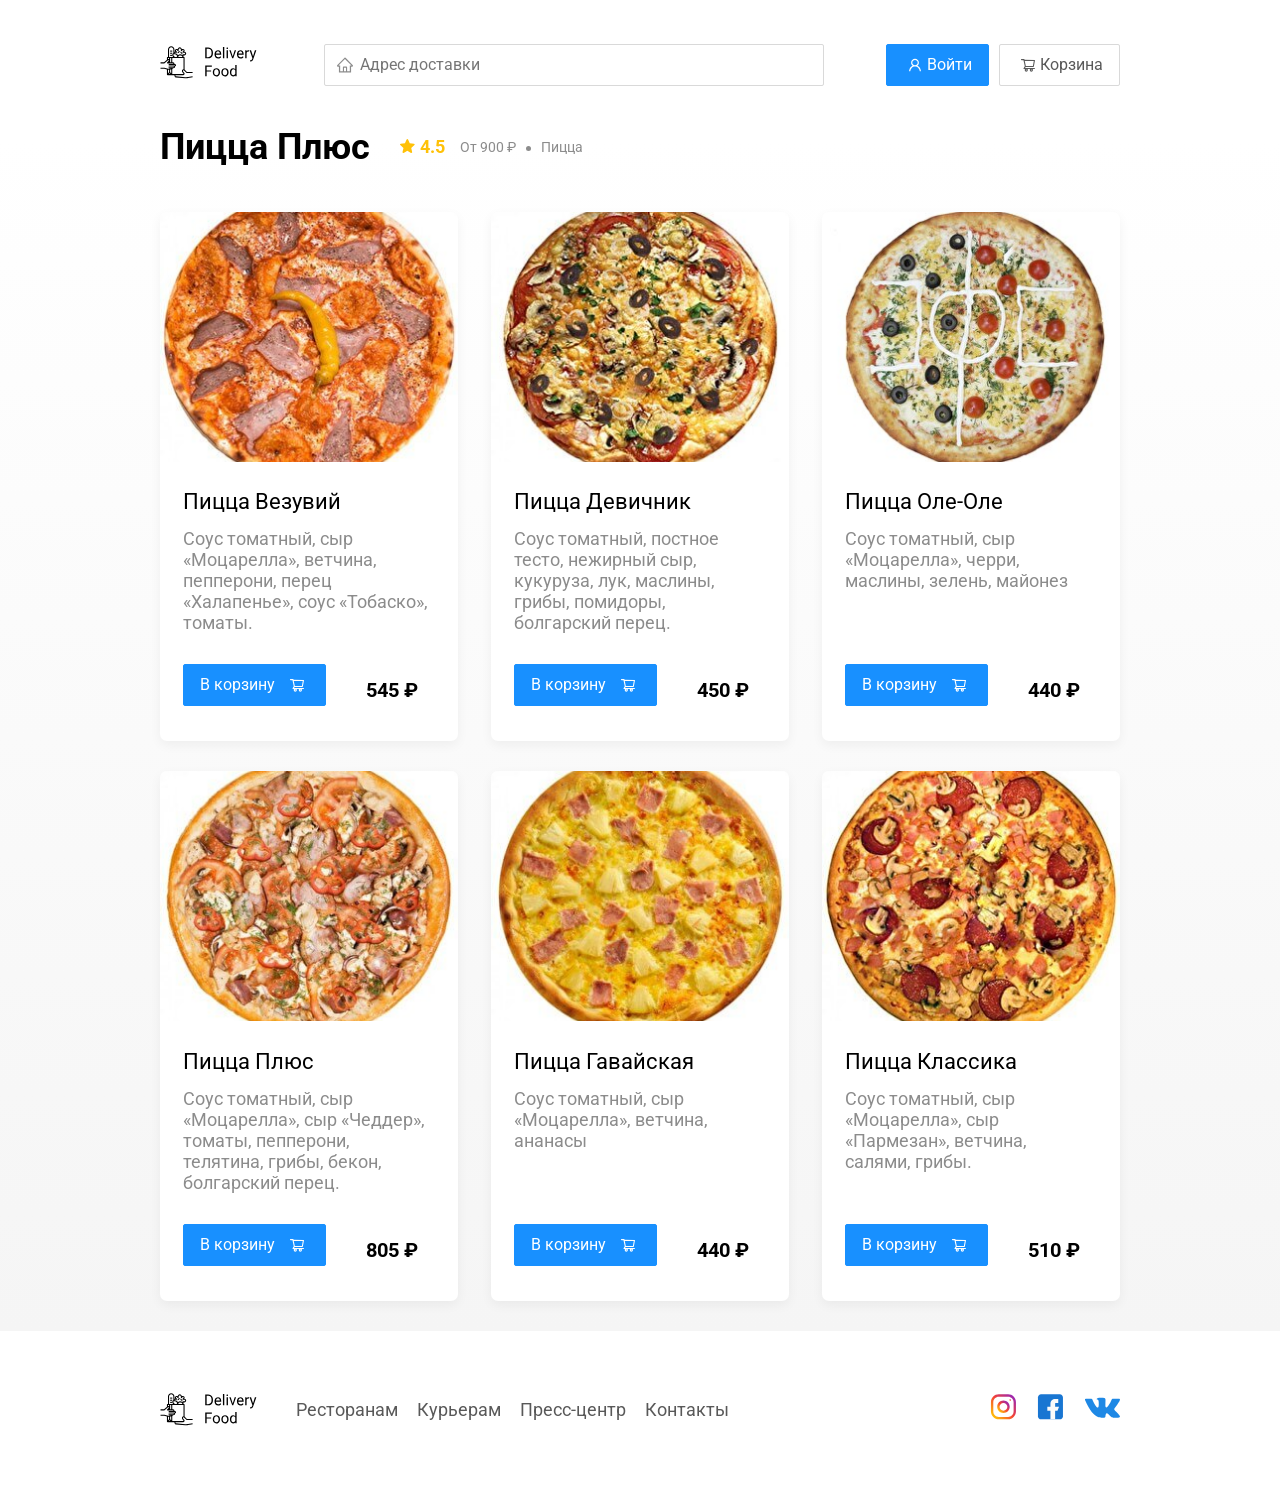
==== restaurant.html @ 6c97d165 "auth" ====
<!DOCTYPE html>
<html lang="ru">

<head>
	<meta charset="UTF-8" />
	<meta name="viewport" content="width=device-width, initial-scale=1.0" />
	<title>PizzaBurger — доставка еды на дом</title>
	<link href="https://fonts.googleapis.com/css?family=Roboto:400,700&display=swap&subset=cyrillic" rel="stylesheet" />
	<link rel="stylesheet" href="css/normalize.css" />
	<link rel="stylesheet" href="css/style.css" />
</head>

<body>
	<div class="container">
		<header class="header">
			<a href="index.html" class="logo">
				<img src="img/icon/logo.svg" alt="Logo" />
			</a>
			<label class="address">
				<input type="text" class="input input-address" placeholder="Адрес доставки" />
			</label>
			<div class="buttons">
				<button class="button button-primary button-auth">
					<span class="button-auth-svg"></span>
					<span class="button-text">Войти</span>
				</button>
				<button class="button" id="cart-button">
					<span class="button-cart-svg"></span>
					<span class="button-text">Корзина</span>
				</button>
			</div>
		</header>
	</div>
	<!-- /.container  -->

	<main class="main">
		<div class="container">
			<section class="menu">
				<div class="section-heading">
					<h2 class="section-title restaurant-title">Пицца Плюс</h2>
					<div class="card-info">
						<div class="rating">
							4.5
						</div>
						<div class="price">От 900 ₽</div>
						<div class="category">Пицца</div>
					</div>
					<!-- /.card-info -->
				</div>
				<div class="cards cards-menu">
					<div class="card">
						<img src="img/pizza-plus/pizza-vesuvius.jpg" alt="image" class="card-image" />
						<div class="card-text">
							<div class="card-heading">
								<h3 class="card-title card-title-reg">Пицца Везувий</h3>
							</div>
							<!-- /.card-heading -->
							<div class="card-info">
								<div class="ingredients">Соус томатный, сыр «Моцарелла», ветчина, пепперони, перец
									«Халапенье», соус «Тобаско», томаты.
								</div>
							</div>
							<!-- /.card-info -->
							<div class="card-buttons">
								<button class="button button-primary button-add-cart">
									<span class="button-card-text">В корзину</span>
									<span class="button-cart-svg"></span>
								</button>
								<strong class="card-price-bold">545 ₽</strong>
							</div>
						</div>
						<!-- /.card-text -->
					</div>
					<!-- /.card -->

					<div class="card">
						<img src="img/pizza-plus/pizza-girls.jpg" alt="image" class="card-image" />
						<div class="card-text">
							<div class="card-heading">
								<h3 class="card-title card-title-reg">Пицца Девичник</h3>
							</div>
							<!-- /.card-heading -->
							<div class="card-info">
								<div class="ingredients">Соус томатный, постное тесто, нежирный сыр, кукуруза, лук,
									маслины,
									грибы, помидоры, болгарский перец.
								</div>
							</div>
							<!-- /.card-info -->
							<div class="card-buttons">
								<button class="button button-primary button-add-cart">
									<span class="button-card-text">В корзину</span>
									<span class="button-cart-svg"></span>
								</button>
								<strong class="card-price-bold">450 ₽</strong>
							</div>
						</div>
						<!-- /.card-text -->
					</div>
					<!-- /.card -->

					<div class="card">
						<img src="img/pizza-plus/pizza-oleole.jpg" alt="image" class="card-image" />
						<div class="card-text">
							<div class="card-heading">
								<h3 class="card-title card-title-reg">Пицца Оле-Оле</h3>
							</div>
							<!-- /.card-heading -->
							<div class="card-info">
								<div class="ingredients">Соус томатный, сыр «Моцарелла», черри, маслины, зелень, майонез
								</div>
							</div>
							<!-- /.card-info -->
							<div class="card-buttons">
								<button class="button button-primary button-add-cart">
									<span class="button-card-text">В корзину</span>
									<span class="button-cart-svg"></span>
								</button>
								<strong class="card-price-bold">440 ₽</strong>
							</div>
						</div>
						<!-- /.card-text -->
					</div>
					<!-- /.card -->

					<div class="card">
						<img src="img/pizza-plus/pizza-plus.jpg" alt="image" class="card-image" />
						<div class="card-text">
							<div class="card-heading">
								<h3 class="card-title card-title-reg">Пицца Плюс</h3>
							</div>
							<!-- /.card-heading -->
							<div class="card-info">
								<div class="ingredients">Соус томатный, сыр «Моцарелла», сыр «Чеддер», томаты,
									пепперони,
									телятина, грибы, бекон, болгарский перец.
								</div>
							</div>
							<!-- /.card-info -->
							<div class="card-buttons">
								<button class="button button-primary button-add-cart">
									<span class="button-card-text">В корзину</span>
									<span class="button-cart-svg"></span>
								</button>
								<strong class="card-price-bold">805 ₽</strong>
							</div>
						</div>
						<!-- /.card-text -->
					</div>
					<!-- /.card -->

					<div class="card">
						<img src="img/pizza-plus/pizza-hawaiian.jpg" alt="image" class="card-image" />
						<div class="card-text">
							<div class="card-heading">
								<h3 class="card-title card-title-reg">Пицца Гавайская</h3>
							</div>
							<!-- /.card-heading -->
							<div class="card-info">
								<div class="ingredients">Соус томатный, сыр «Моцарелла», ветчина, ананасы</div>
							</div>
							<!-- /.card-info -->
							<div class="card-buttons">
								<button class="button button-primary button-add-cart">
									<span class="button-card-text">В корзину</span>
									<span class="button-cart-svg"></span>
								</button>
								<strong class="card-price-bold">440 ₽</strong>
							</div>
						</div>
						<!-- /.card-text -->
					</div>
					<!-- /.card -->

					<div class="card">
						<img src="img/pizza-plus/pizza-classic.jpg" alt="image" class="card-image" />
						<div class="card-text">
							<div class="card-heading">
								<h3 class="card-title card-title-reg">Пицца Классика</h3>
							</div>
							<!-- /.card-heading -->
							<div class="card-info">
								<div class="ingredients">Соус томатный, сыр «Моцарелла», сыр «Пармезан», ветчина,
									салями,
									грибы.
								</div>
							</div>
							<!-- /.card-info -->
							<div class="card-buttons">
								<button class="button button-primary button-add-cart">
									<span class="button-card-text">В корзину</span>
									<span class="button-cart-svg"></span>
								</button>
								<strong class="card-price-bold">510 ₽</strong>
							</div>
						</div>
						<!-- /.card-text -->
					</div>
					<!-- /.card -->
				</div>
				<!-- /.cards -->
			</section>
		</div>
		<!-- /.container -->
	</main>

	<footer class="footer">
		<div class="container">
			<div class="footer-block">
				<img src="img/icon/logo.svg" alt="logo" class="logo footer-logo" />
				<nav class="footer-nav">
					<a href="#" class="footer-link">Ресторанам </a>
					<a href="#" class="footer-link">Курьерам</a>
					<a href="#" class="footer-link">Пресс-центр</a>
					<a href="#" class="footer-link">Контакты</a>
				</nav>
				<div class="social-links">
					<a href="#" class="social-link"><img src="img/social/instagram.svg" alt="instagram" /></a>
					<a href="#" class="social-link"><img src="img/social/fb.svg" alt="facebook" /></a>
					<a href="#" class="social-link"><img src="img/social/vk.svg" alt="vk" /></a>
				</div>
				<!-- /.social-links -->
			</div>
			<!-- /.footer-block -->
		</div>
	</footer>

	<div class="modal modal-cart">
		<div class="modal-dialog">
			<div class="modal-header">
				<h3 class="modal-title">Корзина</h3>
				<button class="close">&times;</button>
			</div>
			<!-- /.modal-header -->
			<div class="modal-body">
				<div class="food-row">
					<span class="food-name">Ролл угорь стандарт</span>
					<strong class="food-price">250 ₽</strong>
					<div class="food-counter">
						<button class="counter-button">-</button>
						<span class="counter">1</span>
						<button class="counter-button">+</button>
					</div>
				</div>
				<!-- /.foods-row -->
				<div class="food-row">
					<span class="food-name">Ролл угорь стандарт</span>
					<strong class="food-price">250 ₽</strong>
					<div class="food-counter">
						<button class="counter-button">-</button>
						<span class="counter">1</span>
						<button class="counter-button">+</button>
					</div>
				</div>
				<!-- /.foods-row -->
				<div class="food-row">
					<span class="food-name">Ролл угорь стандарт</span>
					<strong class="food-price">250 ₽</strong>
					<div class="food-counter">
						<button class="counter-button">-</button>
						<span class="counter">1</span>
						<button class="counter-button">+</button>
					</div>
				</div>
				<!-- /.foods-row -->
				<div class="food-row">
					<span class="food-name">Ролл угорь стандарт</span>
					<strong class="food-price">250 ₽</strong>
					<div class="food-counter">
						<button class="counter-button">-</button>
						<span class="counter">1</span>
						<button class="counter-button">+</button>
					</div>
				</div>
				<!-- /.foods-row -->
			</div>
			<!-- /.modal-body -->
			<div class="modal-footer">
				<span class="modal-pricetag">1250 ₽</span>
				<div class="footer-buttons">
					<button class="button button-primary">Оформить заказ</button>
					<button class="button clear-cart">Отмена</button>
				</div>
			</div>
			<!-- /.modal-footer -->
		</div>
		<!-- /.modal-dialog -->
	</div>

	<div class="modal-auth">
		<div class="modal-dialog modal-dialog-auth">
			<button class="close-auth">&times;</button>
			<form id="logInForm">
				<fieldset class="modal-body">
					<legend class="modal-title">Авторизация</legend>
					<label class="label-auth">
						<span>Логин</span>
						<input id="login" type="text">
					</label>
					<label class="label-auth">
						<span>Пароль</span>
						<input id="password" type="password">
					</label>
				</fieldset>
				<!-- /.modal-body -->
				<div class="modal-footer">
					<div class="footer-buttons">
						<button class="button button-primary button-login" type="submit">Войти</button>
					</div>
				</div>
			</form>
			<!-- /.modal-footer -->
		</div>
		<!-- /.modal-dialog -->
	</div>
</body>

</html>
---- css/style.css ----
* {
    box-sizing: border-box;
}

body {
    font-family: "Roboto", sans-serif;
    padding-top: 44px;
}

a,
button {
    cursor: pointer;
    color: inherit;
}

.hide {
    display: none;
}

.container {
    max-width: 1200px;
    margin: auto;
}

.header {
    display: flex;
    align-items: center;
    justify-content: space-between;
    margin-bottom: 40px;
}

.input {
    background-color: #ffffff;
    border: 1px solid #d9d9d9;
    border-radius: 2px;
    font-size: 16px;
    line-height: 24px;
    padding: 8px 8px 8px 35px;
    background-repeat: no-repeat;
    background-position: left 11px center;
}

.address {
    flex: 0.8;
}

.input-address {
    width: 100%;
    background-image: url(../img/icon/home.svg);
}

.search {
    margin-left: auto;
}

.input-search {
    width: 300px;
    background-image: url(../img/icon/search.svg);

}

.buttons {
    display: flex;
    align-items: center;
}

.button {
    display: flex;
    align-items: center;
    padding: 8px 16px;
    background: #ffffff;
    border: 1px solid #d9d9d9;
    box-sizing: border-box;
    box-shadow: 0 0 2px rgba(0, 0, 0, 0.0015);
    border-radius: 2px;
    color: #595959;
    font-size: 16px;
    line-height: 24px;
}

.button:hover {
    background: #1890ff;
    border: 1px solid #1890ff;
    color: #fff;
}


.button-primary {
    background: #1890ff;
    border: 1px solid #1890ff;
    color: #fff;
    margin-right: 10px;
}

.button-primary:hover {
    background: #ffffff;
    border: 1px solid #d9d9d9;
    color: #595959;
}

.button-icon {
    margin-right: 6px;
}

.button-card-text {
    margin-right: 10px;
}

.button-auth {
    background-position: 20px 13px;
}

.button-primary .button-auth-svg {
    width: 24px;
    height: 24px;
    background-color: #fff;
    -webkit-mask: url("../img/icon/user.svg") no-repeat 50% 50%;
    mask: url("../img/icon/user.svg") no-repeat 50% 50%;
    background-repeat: no-repeat;
}

.button-primary:hover .button-auth-svg {
    background-color: #595959;
}

.button .button-cart-svg {
    width: 24px;
    height: 24px;
    background-color: #595959;
    -webkit-mask: url("../img/icon/shopping-cart.svg") no-repeat 50% 50%;
    mask: url("../img/icon/shopping-cart.svg") no-repeat 50% 50%;
    background-repeat: no-repeat;
}

.button-primary .button-cart-svg {
    background-color: #fff;
}

.button:hover .button-cart-svg {
    background-color: #fff;
}

.button-primary:hover .button-cart-svg {
    background-color: #595959;
}

.button-cart {
    display: none;
    margin: 0 5px;
}

.button-out {
    display: none;
    margin: 0 5px;
}

.user-name {
    display: none;
    margin-right: 20px;
    font-weight: bold;
    font-size: 18px;
}

.promo-slider {

    width: 600px;
    height: 300px;

}

.promo {
    box-shadow: 0 7px 12px rgba(158, 158, 163, 0.1);
    border-radius: 10px;
    padding: 68px 70px;
    margin-bottom: 56px;
}

.pizza {
    background: #fff1b8 url(../img/promo/pizza.png) no-repeat top -100px right -250px / 830px
}

.kebab {
    background: #D6E4FF url(../img/promo/kebab.png) no-repeat top 45px right 40px / 450px;
}

.vegetables {
    background: #FFF566 url(../img/promo/vegetables.png) no-repeat top 0 right 0 / 825px
}

.sushi {
    background: #FFF1F0 url(../img/promo/sushi.png) no-repeat top 10px right 15px / 500px
}

.promo-title {
    font-style: normal;
    font-weight: bold;
    font-size: 39px;
    line-height: 46px;
    color: #302c34;
}

.promo-text {
    font-style: normal;
    font-weight: normal;
    font-size: 24px;
    line-height: 28px;
    color: #302c34;
    max-width: 538px;
}

.main {
    background: linear-gradient(180deg, rgba(245, 245, 245, 0) 1.04%, #f5f5f5 100%);
}

.section-heading {
    display: flex;
    align-items: center;
    margin-bottom: 44px;
}

.section-title {
    font-style: normal;
    font-weight: bold;
    font-size: 36px;
    line-height: 42px;
    margin: 0 30px 0 0;
    color: #000000;
}

.cards {
    display: flex;
    align-items: flex-start;
    justify-content: space-between;
    flex-wrap: wrap;
}

.card {
    background: #ffffff;
    box-shadow: 0 4px 12px rgba(0, 0, 0, 0.05);
    border-radius: 7px;
    overflow: hidden;
    margin-bottom: 30px;
    flex-basis: 31%;
    text-decoration: none;

}

.card-restaurant {
    cursor: pointer
}

.card-image {
    width: 100%;
    height: 250px;
    object-fit: cover;
}


.card-text {
    padding: 20px 23px 35px;
    min-height: 275px;
    display: flex;
    flex-direction: column;
}



.restaurants .card-text {
    min-height: auto;
}

.card-heading {
    display: flex;
    align-items: center;
    justify-content: space-between;
    margin-bottom: 10px;
}

.card-title {
    margin: 0;
    font-style: normal;
    font-weight: bold;
    font-size: 22px;
    line-height: 32px;
}

.card-title-reg {
    font-weight: 400;
}

.card-tag {
    font-style: normal;
    font-weight: normal;
    font-size: 12px;
    line-height: 20px;
    color: #ffffff;
    background: #262626;
    border-radius: 2px;
    padding: 1px 8px;
}

.card-info {
    display: flex;
    align-items: center;
    flex-wrap: wrap;
}

.card-buttons {
    display: flex;
    margin-top: 24px;
    flex-grow: 1;
    align-items: flex-end;
}

.card-price-bold {
    font-weight: bold;
    font-size: 20px;
    line-height: 32px;
    margin-left: 30px;
}

.rating {
    background-image: url("../img/icon/rating.svg");
    background-repeat: no-repeat;
    background-position: 0 7px;
    padding-left: 20px;
    margin-right: 26px;
    color: #ffc107;
    font-weight: bold;
    font-size: 18px;
    line-height: 32px;
}

.price,
.category {
    color: #8c8c8c;
    font-size: 18px;
    line-height: 32px;
}

.price {
    margin-right: 10px;
}

.ingredients {
    color: #8c8c8c;
    font-size: 18px;
    line-height: 21px;
}

.category {
    text-overflow: ellipsis;
    overflow: hidden;
    white-space: nowrap;
    max-width: 150px;
}

.price:after {
    content: "";
    width: 5px;
    height: 5px;
    background-color: #8c8c8c;
    display: inline-block;
    vertical-align: middle;
    border-radius: 50%;
    margin-left: 10px;
}

.footer {
    padding: 60px 0;
}

.footer-block {
    display: flex;
    align-items: center;
    justify-content: space-between;
}

.footer-nav {
    margin-left: 35px;
    margin-right: auto;
}

.footer-link {
    display: inline-block;
    color: #595959;
    font-style: normal;
    font-weight: normal;
    font-size: 18px;
    line-height: 21px;
    text-decoration: none;
}

.footer-link:not(:last-child) {
    margin-right: 15px;
}

.social-links {
    display: flex;
    align-items: center;
}

.social-link:not(:last-child) {
    margin-right: 21px;
}

.modal {
    position: fixed;
    left: 0;
    top: 0;
    width: 100%;
    height: 100%;
    background: rgba(0, 0, 0, 0.4);
    display: none;
    z-index: 999;
}

.modal-auth {
    position: fixed;
    left: 0;
    top: 0;
    width: 100%;
    height: 100%;
    background: rgba(0, 0, 0, 0.4);
    display: none;
    z-index: 999;
}

.is-open {
    display: flex;
}

.modal-dialog {
    max-width: 780px;
    width: 95%;
    background: #ffffff;
    border-radius: 5px;
    margin: auto;
    padding: 40px 45px;
}

.modal-dialog-auth {
    width: auto;
    position: relative;
}

.label-auth {
    display: block;
    margin: 30px;
}

.label-auth span {
    width: 80px;
    display: inline-block;
}

.modal-header {
    display: flex;
    align-items: center;
    justify-content: space-between;
    margin-bottom: 45px;
}

.modal-title {
    margin: 0;
    font-weight: bold;
    font-size: 36px;
    line-height: 42px;
}

.close {
    font-size: 36px;
    border: none;
    background-color: transparent;
}

.close-auth {
    font-size: 36px;
    border: none;
    background-color: transparent;
    position: absolute;
    top: 10px;
    right: 20px;
}

.modal-body {
    margin-bottom: 22px;
}

.food-row {
    display: flex;
    align-items: flex-start;
    justify-content: space-between;
    padding-bottom: 8px;
    border-bottom: 1px solid #d9d9d9;
    margin-bottom: 15px;
}

.food-name {
    font-weight: normal;
    font-size: 18px;
    line-height: 32px;
}

.food-price {
    margin-left: auto;
    margin-right: 47px;
    font-weight: bold;
    font-size: 20px;
    line-height: 32px;
}

.food-counter {
    display: flex;
    align-items: center;
}

.counter-button {
    display: flex;
    align-items: center;
    justify-content: center;
    width: 39px;
    height: 32px;
    background: #ffffff;
    border: 1px solid #40a9ff;
    box-sizing: border-box;
    border-radius: 2px;
    font-weight: normal;
    font-size: 14px;
    line-height: 22px;
    color: #40a9ff;
}

.counter-button:hover {
    background: #40a9ff;
    border: 1px solid #ffffff;
    color: #ffffff;
}

.counter {
    font-size: 16px;
    line-height: 24px;
    margin-left: 10px;
    margin-right: 10px;
}

.modal-footer {
    display: flex;
    align-items: center;
    justify-content: space-between;
}

.modal-auth .modal-footer {
    justify-content: flex-end;
}

.footer-buttons {
    display: flex;
    align-items: center;
}

.modal-pricetag {
    background: #262626;
    border-radius: 5px;
    color: #ffffff;
    padding: 15px 20px;
    font-size: 20px;
    line-height: 23px;
}

@media (max-width: 1366px) {
    .container {
        max-width: 960px;
    }

    .pizza {
        background-position: center right -300px;
        background-size: 750px;
    }


    .kebab {
        background-position: top -5px right -93px;
        background-size: 530px;
    }

    .vegetables {
        background-position: top 0 right -93px;
        background-size: 820px;
    }

    .sushi {
        background-position: center right -90px;
    }

    .rating {
        margin-right: 15px;
    }

    .category,
    .price {
        font-size: 14px;
    }
}

@media (max-width: 992px) {
    .container {
        max-width: 750px;
    }



    .pizza {
        padding: 50px;
        background-size: 500px;
        background-position: center right -200px;
    }


    .kebab {
        background-position: top 55px right -100px;
        background-size: 385px;
    }

    .vegetables {
        background-position: top 0 right -280px;
        background-size: 810px;
    }

    .sushi {
        background-position: top 30px right -175px;
    }



    .promo-text {
        font-size: 18px;
        max-width: 400px;
    }

    .card {
        flex-basis: 49%;
    }

    .footer-link {
        font-size: 16px;
    }
}

@media (max-width: 768px) {
    .container {
        max-width: 560px;
    }

    .card-info {
        flex-wrap: wrap;
    }

    .card .rating {
        flex-basis: 100%;
    }

    .card-title {
        font-size: 18px;
    }

    .card-text {
        min-height: 290px;
    }

    .card-price-bold {
        margin-left: 20px;
    }


    .pizza {
        background-size: 400px;
        background-position: bottom 50px right -200px;
    }


    .kebab {
        background-position: top -5px right -74px;
        background-size: 300px;
    }

    .vegetables {
        background-position: top 0 right -240px;
        background-size: 702px;
    }

    .sushi {
        background-position: top -24px right -75px;
        background-size: 302px;
    }

    .promo-title {
        font-size: 24px;
        line-height: 1.4;
    }

    .promo-text {
        margin-top: 0;
    }
}

@media (max-width: 578px) {
    .container {
        width: 90%;
    }

    .address {
        min-width: 100%;
        order: 1;
    }

    .header {
        flex-wrap: wrap;
    }

    .input-address {
        margin-top: 15px;
        order: 5;
        flex: 1;
    }

    .promo {
        background-image: none;
    }

    .promo-title {
        margin-bottom: 10px;
    }

    .section-title {
        font-size: 20px;
    }

    .card {
        flex-basis: 100%;
    }

    .card-text {
        min-height: auto;
    }

    .card-image {
        width: 100%;
    }

    .footer {
        padding: 30px 0;
    }

    .footer-block {
        align-items: flex-start;
    }

    .footer-nav {
        margin-left: 0;
        margin-right: 0;
        order: 0;
        display: flex;
        flex-direction: column;
    }

    .footer-logo {
        margin-right: 15px;
        order: 1;
    }

    .social-links {
        order: 2;
    }
}

@media (max-width: 480px) {
    .button-text {
        display: none;
    }

    .button-icon {
        margin: 0;
    }

    .user-name {
        margin: 10px;

    }

    .buttons {
        flex-wrap: wrap;
        margin-left: auto;
    }

    .button {
        min-height: 40px;
        padding: 5px 12px;

    }

    .button-out-svg {
        width: 24px;
        height: 24px;
        background-color: #fff;
        -webkit-mask: url(../img/icon/logout.svg) no-repeat 50% 50%;
        mask: url(../img/icon/logout.svg) no-repeat 50% 50%;
        background-repeat: no-repeat;
        -webkit-mask-size: 20px;
        mask-size: 20px;
    }

    .promo {
        padding: 20px;
    }

    .section-heading {
        flex-wrap: wrap;
    }

    .footer-block {
        flex-wrap: wrap;
        flex-direction: column;
        align-items: center;
    }

    .footer-logo {
        order: 0;
        margin-bottom: 20px;
    }

    .footer-nav {
        margin-bottom: 20px;
        text-align: center;
    }

    .footer-link:not(:last-child) {
        margin-right: 0;
    }
}
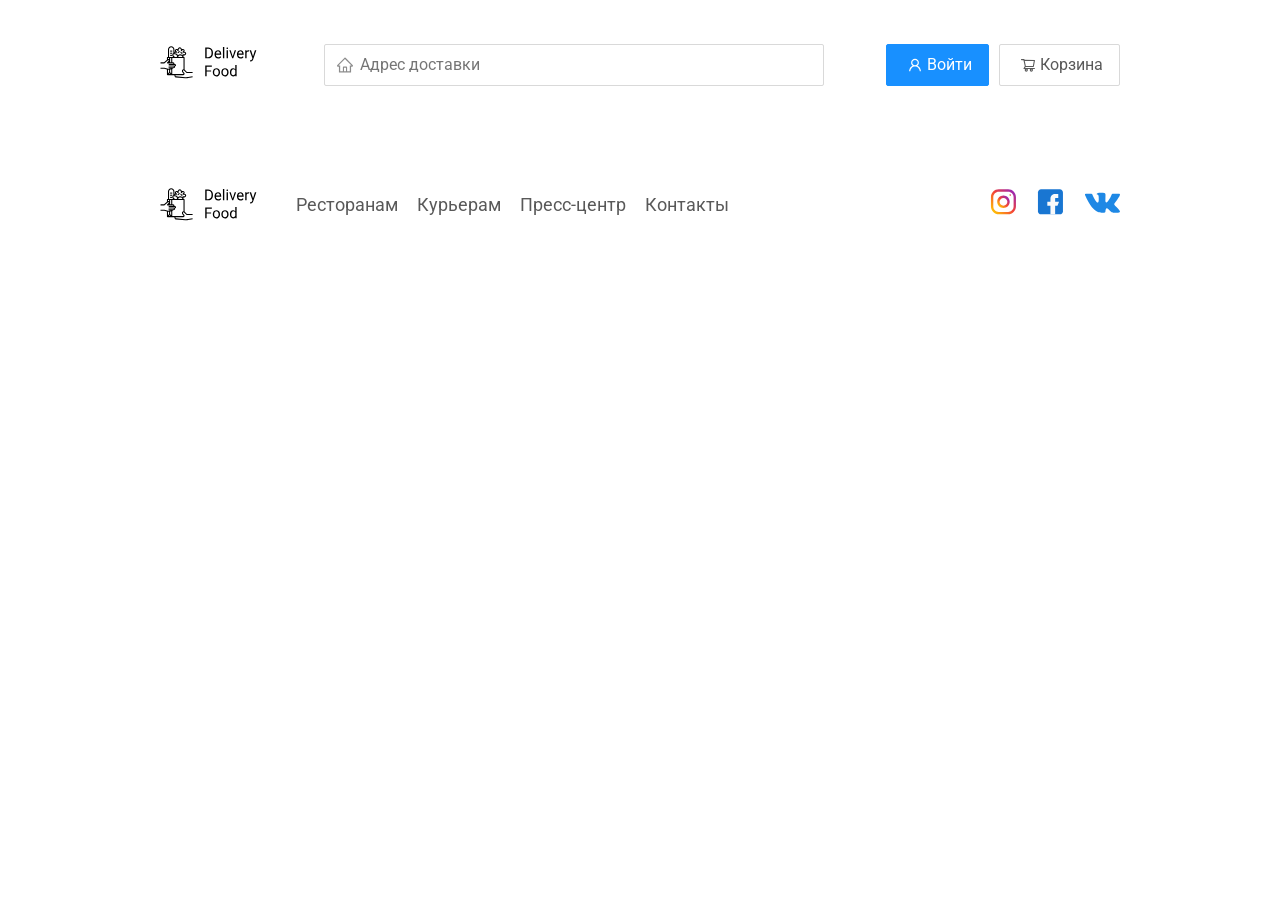
==== commit 002b4649: "version with cards of restaurants and cards of goods" ====
--- a/restaurant.html
+++ b/restaurant.html
@@ -35,7 +35,7 @@
 
 	<main class="main">
 		<div class="container">
-			<section class="menu">
+			<section class="menu hide">
 				<div class="section-heading">
 					<h2 class="section-title restaurant-title">Пицца Плюс</h2>
 					<div class="card-info">
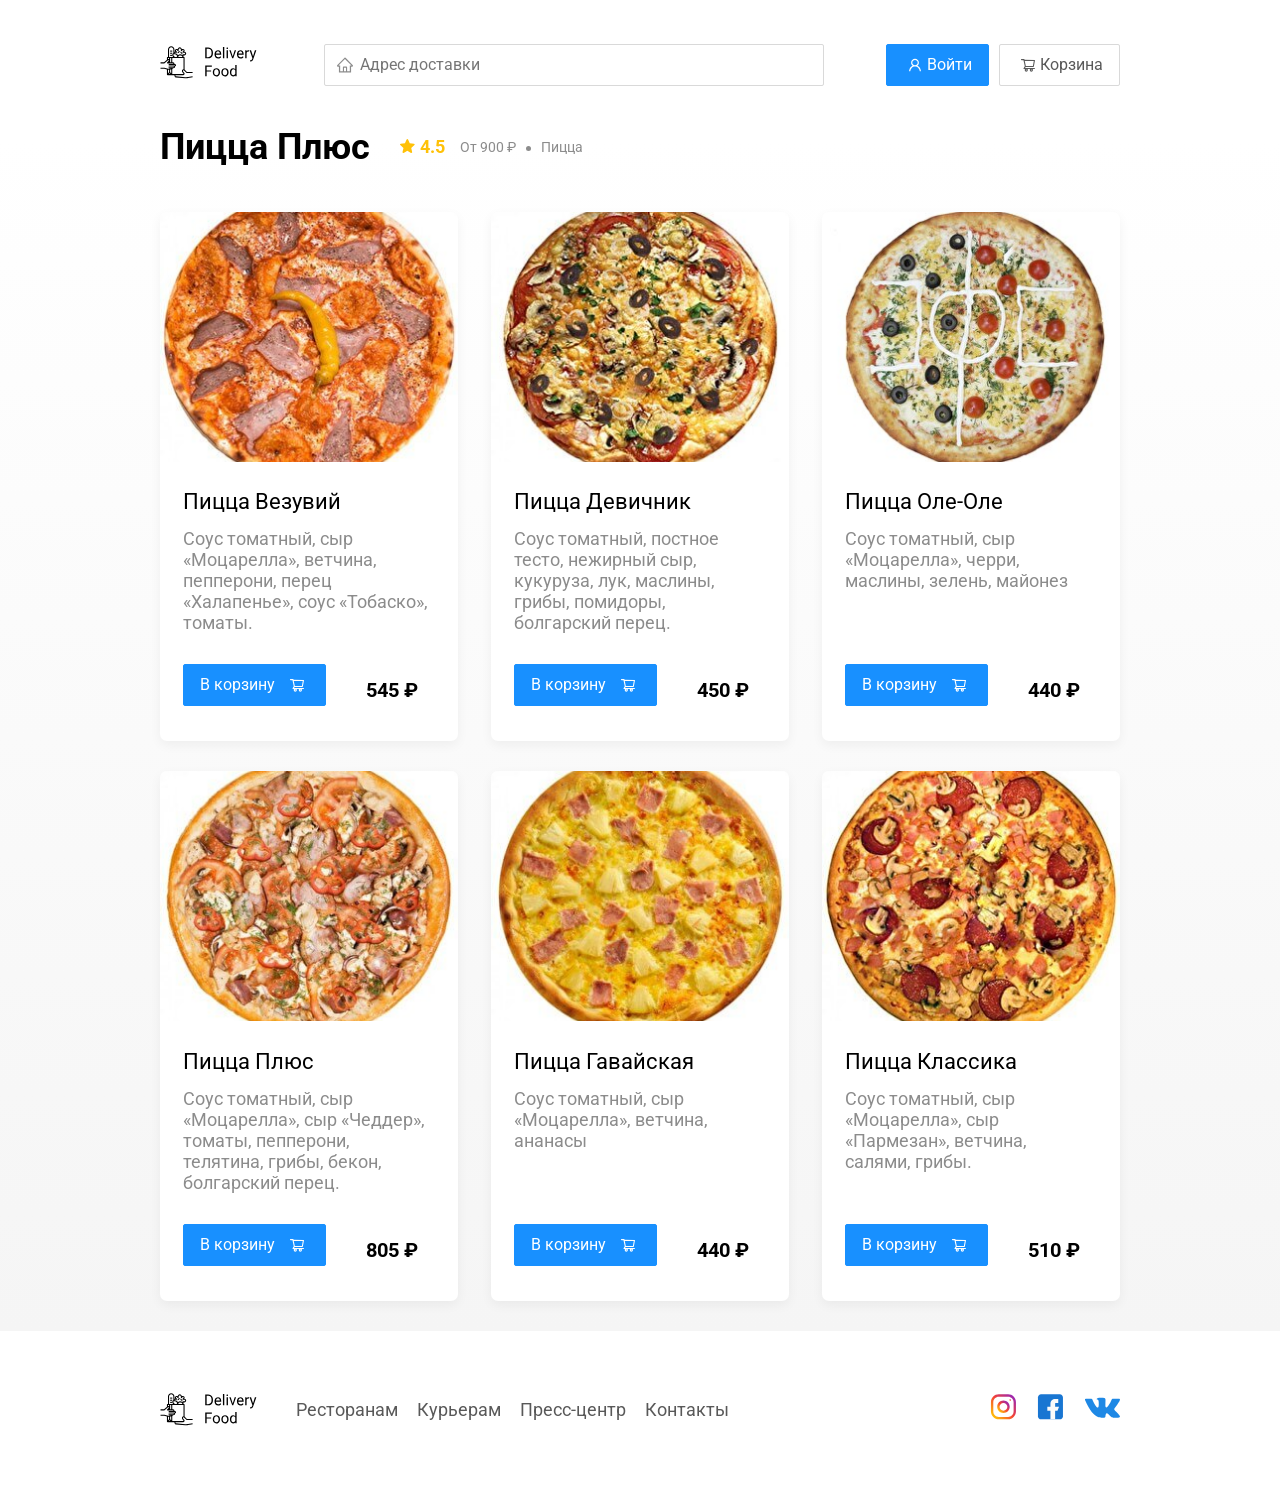
==== commit ebd3edc2: "v1.0.0" ====
--- a/restaurant.html
+++ b/restaurant.html
@@ -35,7 +35,7 @@
 
 	<main class="main">
 		<div class="container">
-			<section class="menu hide">
+			<section class="menu">
 				<div class="section-heading">
 					<h2 class="section-title restaurant-title">Пицца Плюс</h2>
 					<div class="card-info">
--- a/css/style.css
+++ b/css/style.css
@@ -365,6 +365,7 @@
     border-radius: 50%;
     margin-left: 10px;
 }
+
 
 .footer {
     padding: 60px 0;
